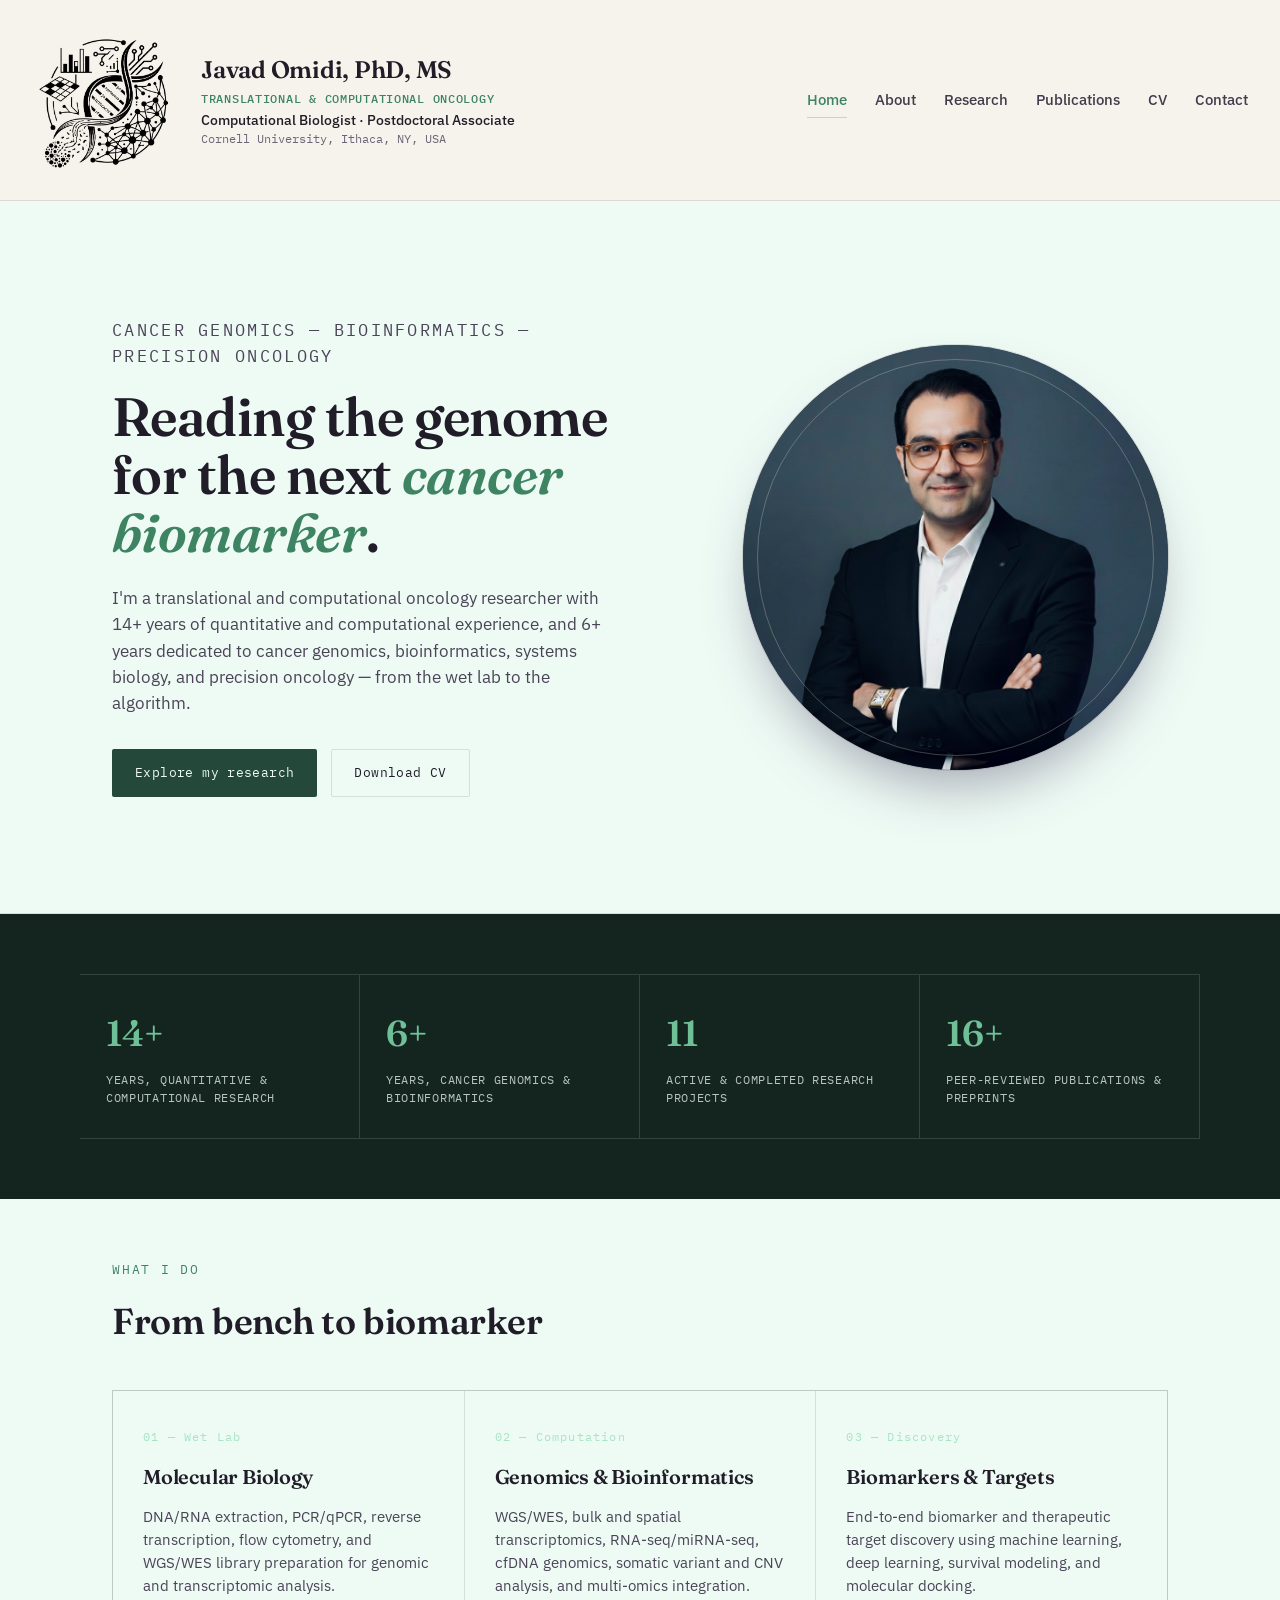
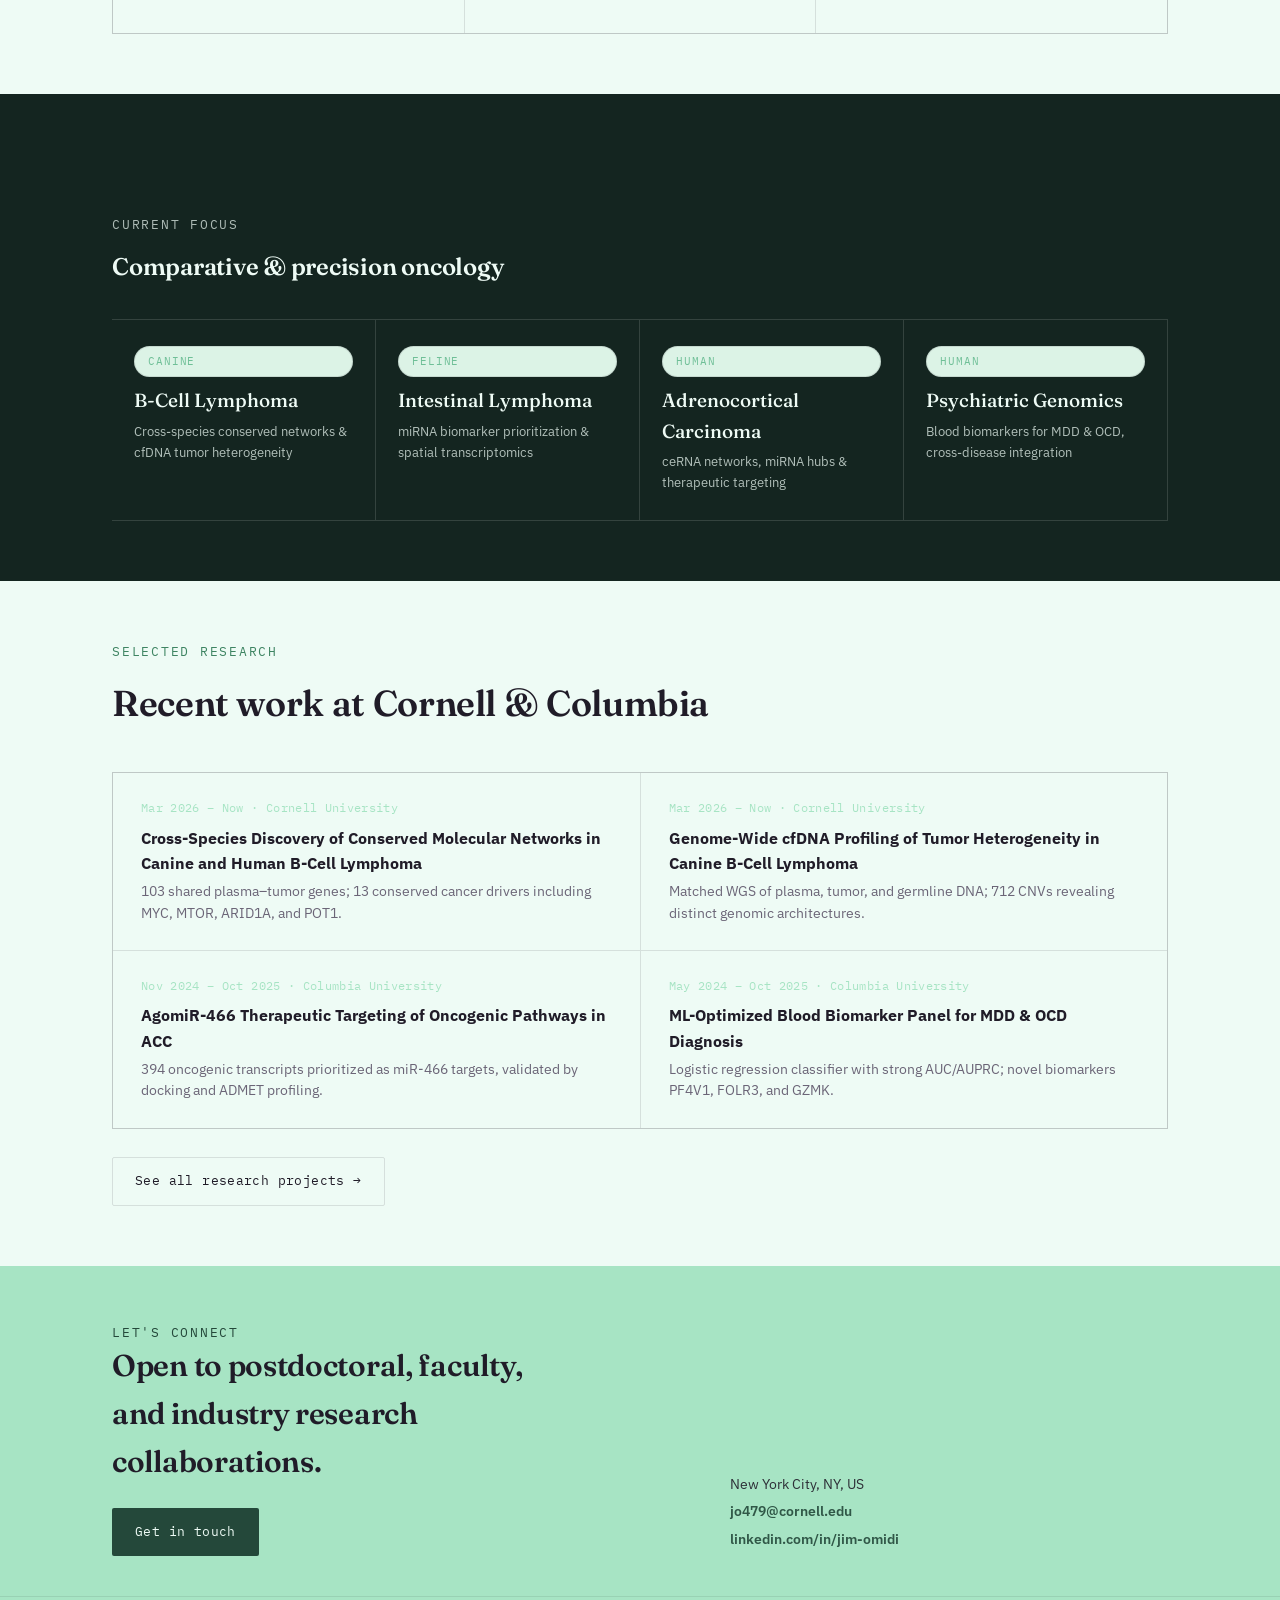
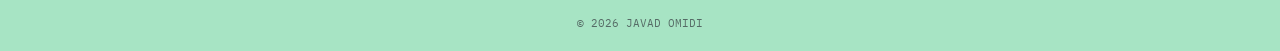
==== index.html @ aeb39b11 "Add files via upload" ====
<!DOCTYPE html>
<html lang="en">
<head>
<meta charset="UTF-8">
<meta name="viewport" content="width=device-width, initial-scale=1.0">
<title>Javad Omidi, PhD — Translational &amp; Computational Oncology</title>
<meta name="description" content="Javad Omidi, PhD — Postdoctoral Associate at Columbia University / Cornell University. Cancer genomics, bioinformatics, biomarker discovery, and comparative oncology.">
<link rel="stylesheet" href="css/style.css">
</head>
<body>

<nav>
  <div class="wrap">
    <a class="brand" href="index.html">
      <img src="images/logo.jpg" alt="Javad Omidi — logo">
      <div class="brand-text">
        <div class="brand-title">Javad Omidi, PhD, MS</div>
        <div class="brand-sub1">Translational &amp; Computational Oncology</div>
        <div class="brand-sub2">Computational Biologist &middot; Postdoctoral Associate</div>
        <div class="brand-sub3">Cornell University, Ithaca, NY, USA</div>
      </div>
    </a>
    <button class="nav-toggle" aria-label="Toggle menu"><span></span><span></span><span></span></button>
    <div class="nav-links">
      <a href="index.html" class="active">Home</a>
      <a href="about.html">About</a>
      <a href="research.html">Research</a>
      <a href="publications.html">Publications</a>
      <a href="cv.html">CV</a>
      <a href="contact.html">Contact</a>
    </div>
  </div>
</nav>

<section class="hero">
  <div class="wrap">
    <div>
      <p class="eyebrow">Cancer Genomics — Bioinformatics — Precision Oncology</p>
      <h1>Reading the genome for the next <em>cancer biomarker</em>.</h1>
      <p>I'm a translational and computational oncology researcher with 14+ years of quantitative and computational experience, and 6+ years dedicated to cancer genomics, bioinformatics, systems biology, and precision oncology — from the wet lab to the algorithm.</p>
      <div class="hero-cta">
        <a class="btn btn-primary" href="research.html">Explore my research</a>
        <a class="btn btn-ghost" href="files/Javad_Omidi_CV.pdf" target="_blank" rel="noopener">Download CV</a>
      </div>
    </div>
    <div class="scope">
      <img class="scope-photo" src="images/profile/javad.jpg" alt="Javad Omidi">
      <div class="scope-ring"></div>
    </div>
  </div>
</section>

<section class="stat-strip">
  <div class="wrap" style="padding:0;">
    <div class="stat-row">
      <div class="stat"><div class="num">14+</div><div class="label">Years, Quantitative &amp; Computational Research</div></div>
      <div class="stat"><div class="num">6+</div><div class="label">Years, Cancer Genomics &amp; Bioinformatics</div></div>
      <div class="stat"><div class="num">11</div><div class="label">Active &amp; Completed Research Projects</div></div>
      <div class="stat"><div class="num">16+</div><div class="label">Peer-Reviewed Publications &amp; Preprints</div></div>
    </div>
  </div>
</section>

<section>
  <div class="wrap">
    <div class="section-head">
      <p class="eyebrow">What I Do</p>
      <h2>From bench to biomarker</h2>
    </div>
    <div class="pillars">
      <div class="pillar">
        <div class="num">01 — Wet Lab</div>
        <h3>Molecular Biology</h3>
        <p>DNA/RNA extraction, PCR/qPCR, reverse transcription, flow cytometry, and WGS/WES library preparation for genomic and transcriptomic analysis.</p>
      </div>
      <div class="pillar">
        <div class="num">02 — Computation</div>
        <h3>Genomics &amp; Bioinformatics</h3>
        <p>WGS/WES, bulk and spatial transcriptomics, RNA-seq/miRNA-seq, cfDNA genomics, somatic variant and CNV analysis, and multi-omics integration.</p>
      </div>
      <div class="pillar">
        <div class="num">03 — Discovery</div>
        <h3>Biomarkers &amp; Targets</h3>
        <p>End-to-end biomarker and therapeutic target discovery using machine learning, deep learning, survival modeling, and molecular docking.</p>
      </div>
    </div>
  </div>
</section>

<section class="strip">
  <div class="wrap">
    <p class="eyebrow on-dark">Current Focus</p>
    <h2 style="margin-top:14px;">Comparative &amp; precision oncology</h2>
  </div>
  <div class="wrap" style="padding:0 32px;">
    <div class="species-row">
      <div class="species"><div class="tag">CANINE</div><h4>B-Cell Lymphoma</h4><p>Cross-species conserved networks &amp; cfDNA tumor heterogeneity</p></div>
      <div class="species"><div class="tag">FELINE</div><h4>Intestinal Lymphoma</h4><p>miRNA biomarker prioritization &amp; spatial transcriptomics</p></div>
      <div class="species"><div class="tag">HUMAN</div><h4>Adrenocortical Carcinoma</h4><p>ceRNA networks, miRNA hubs &amp; therapeutic targeting</p></div>
      <div class="species"><div class="tag">HUMAN</div><h4>Psychiatric Genomics</h4><p>Blood biomarkers for MDD &amp; OCD, cross-disease integration</p></div>
    </div>
  </div>
</section>

<section>
  <div class="wrap">
    <div class="section-head">
      <p class="eyebrow">Selected Research</p>
      <h2>Recent work at Cornell &amp; Columbia</h2>
    </div>
    <div class="cv-grid">
      <div class="cv-card">
        <div class="period">Mar 2026 – Now · Cornell University</div>
        <h4>Cross-Species Discovery of Conserved Molecular Networks in Canine and Human B-Cell Lymphoma</h4>
        <p>103 shared plasma–tumor genes; 13 conserved cancer drivers including MYC, MTOR, ARID1A, and POT1.</p>
      </div>
      <div class="cv-card">
        <div class="period">Mar 2026 – Now · Cornell University</div>
        <h4>Genome-Wide cfDNA Profiling of Tumor Heterogeneity in Canine B-Cell Lymphoma</h4>
        <p>Matched WGS of plasma, tumor, and germline DNA; 712 CNVs revealing distinct genomic architectures.</p>
      </div>
      <div class="cv-card">
        <div class="period">Nov 2024 – Oct 2025 · Columbia University</div>
        <h4>AgomiR-466 Therapeutic Targeting of Oncogenic Pathways in ACC</h4>
        <p>394 oncogenic transcripts prioritized as miR-466 targets, validated by docking and ADMET profiling.</p>
      </div>
      <div class="cv-card">
        <div class="period">May 2024 – Oct 2025 · Columbia University</div>
        <h4>ML-Optimized Blood Biomarker Panel for MDD &amp; OCD Diagnosis</h4>
        <p>Logistic regression classifier with strong AUC/AUPRC; novel biomarkers PF4V1, FOLR3, and GZMK.</p>
      </div>
    </div>
    <p style="margin-top:28px;"><a class="btn btn-ghost" href="research.html">See all research projects →</a></p>
  </div>
</section>

<footer id="join">
  <div class="wrap">
    <div>
      <p class="eyebrow" style="color:var(--eosin);">Let's Connect</p>
      <h2>Open to postdoctoral, faculty, and industry research collaborations.</h2>
      <a class="btn btn-primary" href="contact.html">Get in touch</a>
    </div>
    <div class="foot-meta">
      <div>New York City, NY, US</div>
      <div><a href="mailto:jo479@cornell.edu">jo479@cornell.edu</a></div>
      <div><a href="https://www.linkedin.com/in/jim-omidi" target="_blank" rel="noopener">linkedin.com/in/jim-omidi</a></div>
    </div>
  </div>
  <div class="foot-bottom">© 2026 JAVAD OMIDI</div>
</footer>

<script src="js/nav.js"></script>
</body>
</html>
---- css/style.css ----
@import url('https://fonts.googleapis.com/css2?family=Fraunces:opsz,wght@9..144,300;9..144,450;9..144,600;9..144,700&family=IBM+Plex+Sans:wght@400;500;600&family=IBM+Plex+Mono:wght@400;500&display=swap');

:root{
  --paper:#EEFBF5;
  --ink:#201C28;
  --hematoxylin:#3E8462;
  --hematoxylin-deep:#24483A;
  --lilac:#A7E4C4;
  --lilac-soft:#DCF3E6;
  --eosin:#6FBF97;
  --navy:#142520;
  --sage:#5C7A6E;
  --cream:#F6F3EC;
  --mint-light:#EEFBF5;
  --mint:#A7E4C4;
  --mint-deep:#3E8462;
  --line: rgba(32,28,40,0.12);
}
*{box-sizing:border-box; margin:0; padding:0;}
html{scroll-behavior:smooth;}
body{
  background:var(--paper);
  color:var(--ink);
  font-family:'IBM Plex Sans', sans-serif;
  line-height:1.6;
  -webkit-font-smoothing:antialiased;
}
a{color:inherit; text-decoration:none;}
img{max-width:100%; display:block;}
.wrap{max-width:1120px; margin:0 auto; padding:0 32px;}
.eyebrow{
  font-family:'IBM Plex Mono', monospace;
  font-size:12.5px;
  letter-spacing:0.14em;
  text-transform:uppercase;
  color:var(--hematoxylin);
}
h1,h2,h3{font-family:'Fraunces', serif; font-weight:600; letter-spacing:-0.01em;}

/* NAV */
nav{
  position:sticky; top:0; z-index:50;
  background:rgba(246,243,236,0.96);
  backdrop-filter:blur(8px);
  border-bottom:1px solid var(--line);
}
nav .wrap{display:flex; align-items:center; justify-content:space-between; height:200px; max-width:1280px;}
.brand{display:flex; align-items:center; gap:18px; flex-shrink:0;}
.brand img{height:151px; width:151px; object-fit:contain; flex-shrink:0; mix-blend-mode:multiply;}
.brand-text{line-height:1.3;}
.brand-title{font-family:'Fraunces', serif; font-weight:600; font-size:24px; letter-spacing:-0.01em;}
.brand-sub1{font-family:'IBM Plex Mono', monospace; font-weight:500; font-size:12px; letter-spacing:0.06em; color:var(--hematoxylin); text-transform:uppercase; margin-top:6px;}
.brand-sub2{font-family:'IBM Plex Sans', sans-serif; font-weight:500; font-size:14px; color:var(--ink); margin-top:4px;}
.brand-sub3{font-family:'IBM Plex Mono', monospace; font-weight:400; font-size:12px; color:#6b6577; margin-top:2px;}
@media (max-width:520px){
  .brand img{height:78px; width:78px;}
  .brand-title{font-size:17px;}
  .brand-sub1{font-size:10px;}
  .brand-sub2{font-size:12px;}
  .brand-sub3{font-size:10.5px;}
}
.nav-links{display:flex; gap:28px; font-size:15px; font-weight:500; flex-wrap:nowrap; white-space:nowrap; flex-shrink:0;}
.nav-links a{position:relative; padding:4px 0; color:#413c4b;}
.nav-links a:hover, .nav-links a.active{color:var(--hematoxylin);}
.nav-links a::after{content:''; position:absolute; left:0; bottom:-2px; width:0; height:1.5px; background:var(--lilac); transition:width .25s ease;}
.nav-links a:hover::after, .nav-links a.active::after{width:100%;}
.nav-toggle{display:none; background:none; border:none; cursor:pointer; padding:8px; flex-shrink:0;}
.nav-toggle span{display:block; width:26px; height:2px; background:var(--ink); margin:6px 0; transition:transform .2s ease, opacity .2s ease;}
.nav-toggle.open span:nth-child(1){transform:translateY(8px) rotate(45deg);}
.nav-toggle.open span:nth-child(2){opacity:0;}
.nav-toggle.open span:nth-child(3){transform:translateY(-8px) rotate(-45deg);}

@media (max-width:800px){
  .nav-toggle{display:block;}
  .nav-links{display:none; position:absolute; top:100%; left:0; right:0; background:var(--cream); flex-direction:column; gap:0; border-bottom:1px solid var(--line); box-shadow:0 12px 24px rgba(20,16,30,0.10); padding:6px 32px 18px;}
  .nav-links.open{display:flex;}
  .nav-links a{padding:14px 0; border-bottom:1px solid var(--line); width:100%;}
  .nav-links a:last-child{border-bottom:none;}
  .nav-links a::after{display:none;}
  nav .wrap{height:160px;}
}
@media (max-width:480px){
  nav .wrap{height:106px; padding-left:20px; padding-right:20px;}
  .wrap{padding:0 20px;}
}

/* PAGE HEADER (for inner pages) */
.page-header{border-bottom:1px solid var(--line);}
.page-header .wrap{padding:44px 32px 36px;}
.page-header h1{font-size:clamp(30px,4vw,46px);}
.page-header p{max-width:600px; color:#4a4456; margin-top:14px; font-size:16px;}

/* HERO (home only) */
.hero{position:relative; overflow:hidden; border-bottom:1px solid var(--line);}
.hero .wrap{display:grid; grid-template-columns:1.15fr 0.85fr; align-items:center; gap:56px; padding-top:56px; padding-bottom:56px;}
.hero h1{font-size:clamp(32px, 4.4vw, 54px); line-height:1.08; margin:18px 0 22px;}
.hero h1 em{font-style:italic; color:var(--hematoxylin);}
.hero p{max-width:500px; font-size:16.5px; color:#4a4456;}
.hero-cta{display:flex; gap:14px; margin-top:32px; flex-wrap:wrap;}
.btn{font-family:'IBM Plex Mono', monospace; font-size:13px; letter-spacing:0.03em; padding:13px 22px; border-radius:2px; display:inline-block; border:1px solid transparent; cursor:pointer;}
.btn-primary{background:var(--hematoxylin-deep); color:var(--paper);}
.btn-primary:hover{background:var(--ink);}
.btn-ghost{border:1px solid var(--line); color:var(--ink);}
.btn-ghost:hover{border-color:var(--hematoxylin);}

.scope{position:relative; aspect-ratio:1/1; border-radius:50%;
  background:radial-gradient(circle at 30% 28%, rgba(201,123,132,0.9), rgba(69,55,104,0.92) 62%, rgba(22,27,46,0.98) 100%);
  box-shadow:0 0 0 1px var(--line), 0 30px 60px -20px rgba(46,38,73,0.45), inset 0 0 60px rgba(0,0,0,0.35);
  overflow:hidden;
}
.scope-photo{position:absolute; inset:0; width:100%; height:100%; object-fit:cover; z-index:1;}
.scope-ring{position:absolute; inset:14px; border-radius:50%; border:1px solid rgba(246,243,236,0.25); z-index:3;}
.scope-dots{position:absolute; inset:0; z-index:1; opacity:0.5;
  background-image:radial-gradient(rgba(246,243,236,0.5) 1.4px, transparent 1.5px);
  background-size:22px 22px;
}
.scope-init{position:absolute; inset:0; z-index:2; display:flex; align-items:center; justify-content:center;
  font-family:'Fraunces', serif; font-weight:600; font-size:clamp(48px,8vw,84px); color:rgba(246,243,236,0.92); letter-spacing:-0.02em;}
@media (max-width:820px){ .hero .wrap{grid-template-columns:1fr; padding-top:48px;} .scope{max-width:260px; margin:0 auto;} }

section{padding:60px 0;}
.section-head{max-width:640px; margin-bottom:40px;}
.section-head h2{font-size:clamp(26px,3vw,36px); margin-top:14px;}

/* STAT STRIP */
.stat-strip{background:var(--navy); color:var(--paper);}
.stat-row{display:flex; flex-wrap:wrap; border-top:1px solid rgba(246,243,236,0.14);}
.stat{flex:1 1 200px; padding:30px 26px; border-right:1px solid rgba(246,243,236,0.14); border-bottom:1px solid rgba(246,243,236,0.14);}
.stat .num{font-family:'Fraunces', serif; font-weight:600; font-size:36px; color:var(--eosin);}
.stat .label{font-family:'IBM Plex Mono', monospace; font-size:11.5px; letter-spacing:0.06em; text-transform:uppercase; opacity:0.75; margin-top:8px;}

/* RESEARCH PILLARS */
.pillars{display:grid; grid-template-columns:repeat(3,1fr); gap:1px; background:var(--line); border:1px solid var(--line);}
.pillar{background:var(--paper); padding:36px 30px;}
.pillar .num{font-family:'IBM Plex Mono', monospace; font-size:12px; color:var(--lilac); letter-spacing:0.1em;}
.pillar h3{font-size:20px; margin:14px 0 12px;}
.pillar p{font-size:14.5px; color:#4a4456;}
@media (max-width:820px){ .pillars{grid-template-columns:1fr;} }

/* SPECIES / MODEL STRIP style reused for "research systems" */
.strip{background:var(--navy); color:var(--paper);}
.strip .wrap{padding:60px 32px 0;}
.strip .section-head h2, .strip .eyebrow.on-dark{color:var(--paper);}
.strip .eyebrow.on-dark{opacity:0.7;}
.species-row{display:flex; flex-wrap:wrap; border-top:1px solid rgba(246,243,236,0.14); margin-top:32px;}
.species{flex:1 1 220px; padding:26px 22px; border-right:1px solid rgba(246,243,236,0.14); border-bottom:1px solid rgba(246,243,236,0.14);}
.species .tag{font-family:'IBM Plex Mono', monospace; font-size:11px; color:var(--eosin); letter-spacing:0.08em;}
.species h4{font-family:'Fraunces', serif; font-weight:500; font-size:19px; margin-top:8px;}
.species p{font-size:13px; opacity:0.72; margin-top:6px;}

/* VALUES / MVV */
.mvv-grid{display:grid; grid-template-columns:repeat(2,1fr); gap:1px; background:var(--line); border:1px solid var(--line);}
.mvv-card{background:var(--paper); padding:40px 34px;}
.mvv-card .eyebrow{margin-bottom:10px;}
.mvv-card h3{font-size:22px; margin-bottom:14px;}
.mvv-card p{font-size:15px; color:#4a4456;}
.mvv-card ul{margin-top:8px; padding-left:0; list-style:none;}
.mvv-card li{font-size:14.5px; color:#4a4456; margin-bottom:12px; padding-left:18px; position:relative;}
.mvv-card li::before{content:'—'; position:absolute; left:0; color:var(--sage);}
.mvv-card li b{color:var(--ink);}
@media (max-width:760px){ .mvv-grid{grid-template-columns:1fr;} }

/* ABOUT INTRO */
.about-lede{font-size:18px; color:#3a3444; max-width:760px; font-family:'Fraunces', serif; font-weight:450; line-height:1.55;}

/* PROFILE (about/contact headshot) */
.profile-card{display:grid; grid-template-columns:220px 1fr; gap:40px; align-items:start;}
.profile-photo{aspect-ratio:1/1; border-radius:6px; overflow:hidden; background:linear-gradient(135deg, var(--hematoxylin) 0%, var(--eosin) 100%); display:flex; align-items:center; justify-content:center; position:relative;}
.profile-photo img{width:100%; height:100%; object-fit:cover;}
.profile-photo .initials{font-family:'Fraunces', serif; color:var(--paper); font-size:56px; font-weight:600;}
.profile-note{font-family:'IBM Plex Mono', monospace; font-size:10.5px; letter-spacing:0.04em; color:#6b6577; margin-top:10px; text-align:center;}
@media (max-width:700px){ .profile-card{grid-template-columns:1fr;} .profile-photo{max-width:220px;} }

/* TIMELINE (education / experience) */
.timeline{border-top:1px solid var(--line);}
.tl-item{display:grid; grid-template-columns:180px 1fr; gap:24px; padding:28px 0; border-bottom:1px solid var(--line);}
.tl-item .period{font-family:'IBM Plex Mono', monospace; color:var(--lilac); font-size:13px; padding-top:2px;}
.tl-item h4{font-size:17px; font-weight:600;}
.tl-item .org{font-family:'IBM Plex Mono', monospace; font-size:12.5px; color:#6b6577; margin-top:6px; letter-spacing:0.02em;}
.tl-item .desc{font-size:14.5px; color:#4a4456; margin-top:10px;}
.tl-item ul{margin-top:10px; padding-left:0; list-style:none;}
.tl-item li{font-size:14px; color:#4a4456; margin-bottom:7px; padding-left:16px; position:relative;}
.tl-item li::before{content:'—'; position:absolute; left:0; color:var(--sage);}
@media (max-width:700px){ .tl-item{grid-template-columns:1fr; gap:8px;} }

/* PROJECTS */
.project{display:grid; grid-template-columns:1fr; gap:16px; padding:36px 0; border-bottom:1px solid var(--line);}
.project:last-child{border-bottom:none;}
.project-body .eyebrow{margin-bottom:10px;}
.project-body h3{font-size:22px; margin-bottom:10px;}
.project-body .org{font-family:'IBM Plex Mono', monospace; font-size:12.5px; color:#6b6577; margin-bottom:14px;}
.project-body ul{padding-left:0; list-style:none; columns:2; column-gap:32px;}
.project-body li{font-size:14px; color:#4a4456; margin-bottom:9px; padding-left:16px; position:relative; break-inside:avoid;}
.project-body li::before{content:'—'; position:absolute; left:0; color:var(--sage);}
@media (max-width:700px){ .project-body ul{columns:1;} }

/* TEAM / PROFILE GRID reused */
.avatar{aspect-ratio:1/1; border-radius:4px; overflow:hidden; margin-bottom:18px; position:relative;
  background:linear-gradient(135deg, var(--hematoxylin) 0%, var(--eosin) 100%);
  display:flex; align-items:center; justify-content:center;
}
.avatar img{width:100%; height:100%; object-fit:cover;}
.avatar .initials{font-family:'Fraunces', serif; color:var(--paper); font-size:38px; font-weight:600; opacity:0.9;}

/* CONTACT */
.contact-grid{display:grid; grid-template-columns:1fr 1fr; gap:1px; background:var(--line); border:1px solid var(--line);}
.contact-card{background:var(--paper); padding:44px 36px;}
.contact-card .eyebrow{margin-bottom:14px;}
.contact-card p, .contact-card address{font-size:15.5px; color:#4a4456; font-style:normal;}
.contact-card a{color:var(--hematoxylin); font-weight:500;}
.contact-card .row{display:flex; justify-content:space-between; padding:12px 0; border-bottom:1px solid var(--line); font-size:14.5px;}
.contact-card .row:last-child{border-bottom:none;}
.contact-card .row span:first-child{color:#6b6577; font-family:'IBM Plex Mono', monospace; font-size:12px; letter-spacing:0.04em; text-transform:uppercase;}
@media (max-width:760px){ .contact-grid{grid-template-columns:1fr;} }

.draft-tag{display:inline-block; font-family:'IBM Plex Mono', monospace; font-size:10px; letter-spacing:0.08em; text-transform:uppercase; color:var(--sage); border:1px solid var(--line); border-radius:20px; padding:2px 9px; margin-left:10px; vertical-align:middle; position:relative; top:-2px;}

/* PUBLICATIONS */
.pub-list{border-top:1px solid var(--line);}
.pub{display:grid; grid-template-columns:90px 1fr; gap:24px; padding:28px 0; border-bottom:1px solid var(--line);}
.pub .year{font-family:'IBM Plex Mono', monospace; color:var(--lilac); font-size:14px; padding-top:2px;}
.pub h4{font-size:16.5px; font-weight:600; font-family:'IBM Plex Sans', sans-serif; line-height:1.4;}
.pub .meta{font-family:'IBM Plex Mono', monospace; font-size:12.5px; color:#6b6577; margin-top:8px;}
.pub .authors{font-size:13.5px; color:#4a4456; margin-top:6px;}
.note-box{background:var(--lilac-soft); border:1px solid var(--line); border-radius:4px; padding:22px 26px; font-size:14px; color:#3a3444; margin-top:28px;}

/* SUBSECTION HEAD (used to break up long pages) */
.sub-head{display:flex; align-items:center; gap:16px; margin:56px 0 24px;}
.sub-head h2{font-size:22px; white-space:nowrap;}
.sub-head .dots{flex:1; height:1px; background-image:radial-gradient(circle, var(--lilac) 1.5px, transparent 1.6px); background-size:10px 1px; background-repeat:repeat-x; opacity:0.6;}
.sub-head:first-of-type{margin-top:0;}

/* SKILLS */
.skill-block{margin-bottom:30px;}
.skill-block h4{font-family:'IBM Plex Mono', monospace; font-size:12.5px; letter-spacing:0.05em; text-transform:uppercase; color:var(--sage); margin-bottom:14px;}
.tag-row{display:flex; flex-wrap:wrap; gap:8px;}
.tag{font-family:'IBM Plex Mono', monospace; font-size:12.5px; color:var(--ink); background:var(--lilac-soft); border:1px solid var(--line); border-radius:20px; padding:6px 13px;}

/* CV grid: award / cert / membership cards */
.cv-grid{display:grid; grid-template-columns:repeat(2,1fr); gap:1px; background:var(--line); border:1px solid var(--line);}
.cv-card{background:var(--paper); padding:26px 28px;}
.cv-card .period{font-family:'IBM Plex Mono', monospace; font-size:11.5px; color:var(--lilac); letter-spacing:0.03em;}
.cv-card h4{font-size:16px; margin:8px 0 4px;}
.cv-card p{font-size:13.5px; color:#6b6577;}
@media (max-width:760px){ .cv-grid{grid-template-columns:1fr;} }

.course-grid{display:grid; grid-template-columns:repeat(2,1fr); gap:10px 32px;}
.course-item{display:flex; justify-content:space-between; gap:16px; padding:11px 0; border-bottom:1px solid var(--line); font-size:14px;}
.course-item .c-name{color:var(--ink);}
.course-item .c-org{font-family:'IBM Plex Mono', monospace; font-size:12px; color:#6b6577; white-space:nowrap;}
@media (max-width:700px){ .course-grid{grid-template-columns:1fr;} }

.list-plain{border-top:1px solid var(--line);}
.list-plain li{list-style:none; padding:14px 0; border-bottom:1px solid var(--line); font-size:14.5px; color:#4a4456;}

/* two-col reviewer lists */
.two-col-list{columns:2; column-gap:40px;}
.two-col-list li{font-size:13.5px; color:#4a4456; margin-bottom:8px; break-inside:avoid; list-style:none; padding-left:14px; position:relative;}
.two-col-list li::before{content:'·'; position:absolute; left:0; color:var(--lilac);}
@media (max-width:700px){ .two-col-list{columns:1;} }

/* FOOTER */
footer{background:var(--mint); color:var(--ink);}
footer .wrap{padding:56px 32px 40px; display:grid; grid-template-columns:1.3fr 1fr; gap:48px;}
footer h2{font-size:clamp(22px,3vw,30px); max-width:460px;}
footer .eyebrow{color:var(--hematoxylin-deep) !important;}
footer .btn-primary{background:var(--hematoxylin-deep); color:var(--mint-light); margin-top:22px;}
footer .btn-primary:hover{background:var(--ink); color:var(--mint-light);}
.foot-meta{font-size:13.5px; opacity:0.9; align-self:end;}
.foot-meta div{margin-bottom:6px;}
.foot-meta a{color:var(--hematoxylin-deep); font-weight:600;}
.foot-bottom{border-top:1px solid rgba(20,37,32,0.16); padding:18px 32px; font-family:'IBM Plex Mono', monospace; font-size:11px; opacity:0.6; text-align:center;}
@media (max-width:760px){ footer .wrap{grid-template-columns:1fr;} }
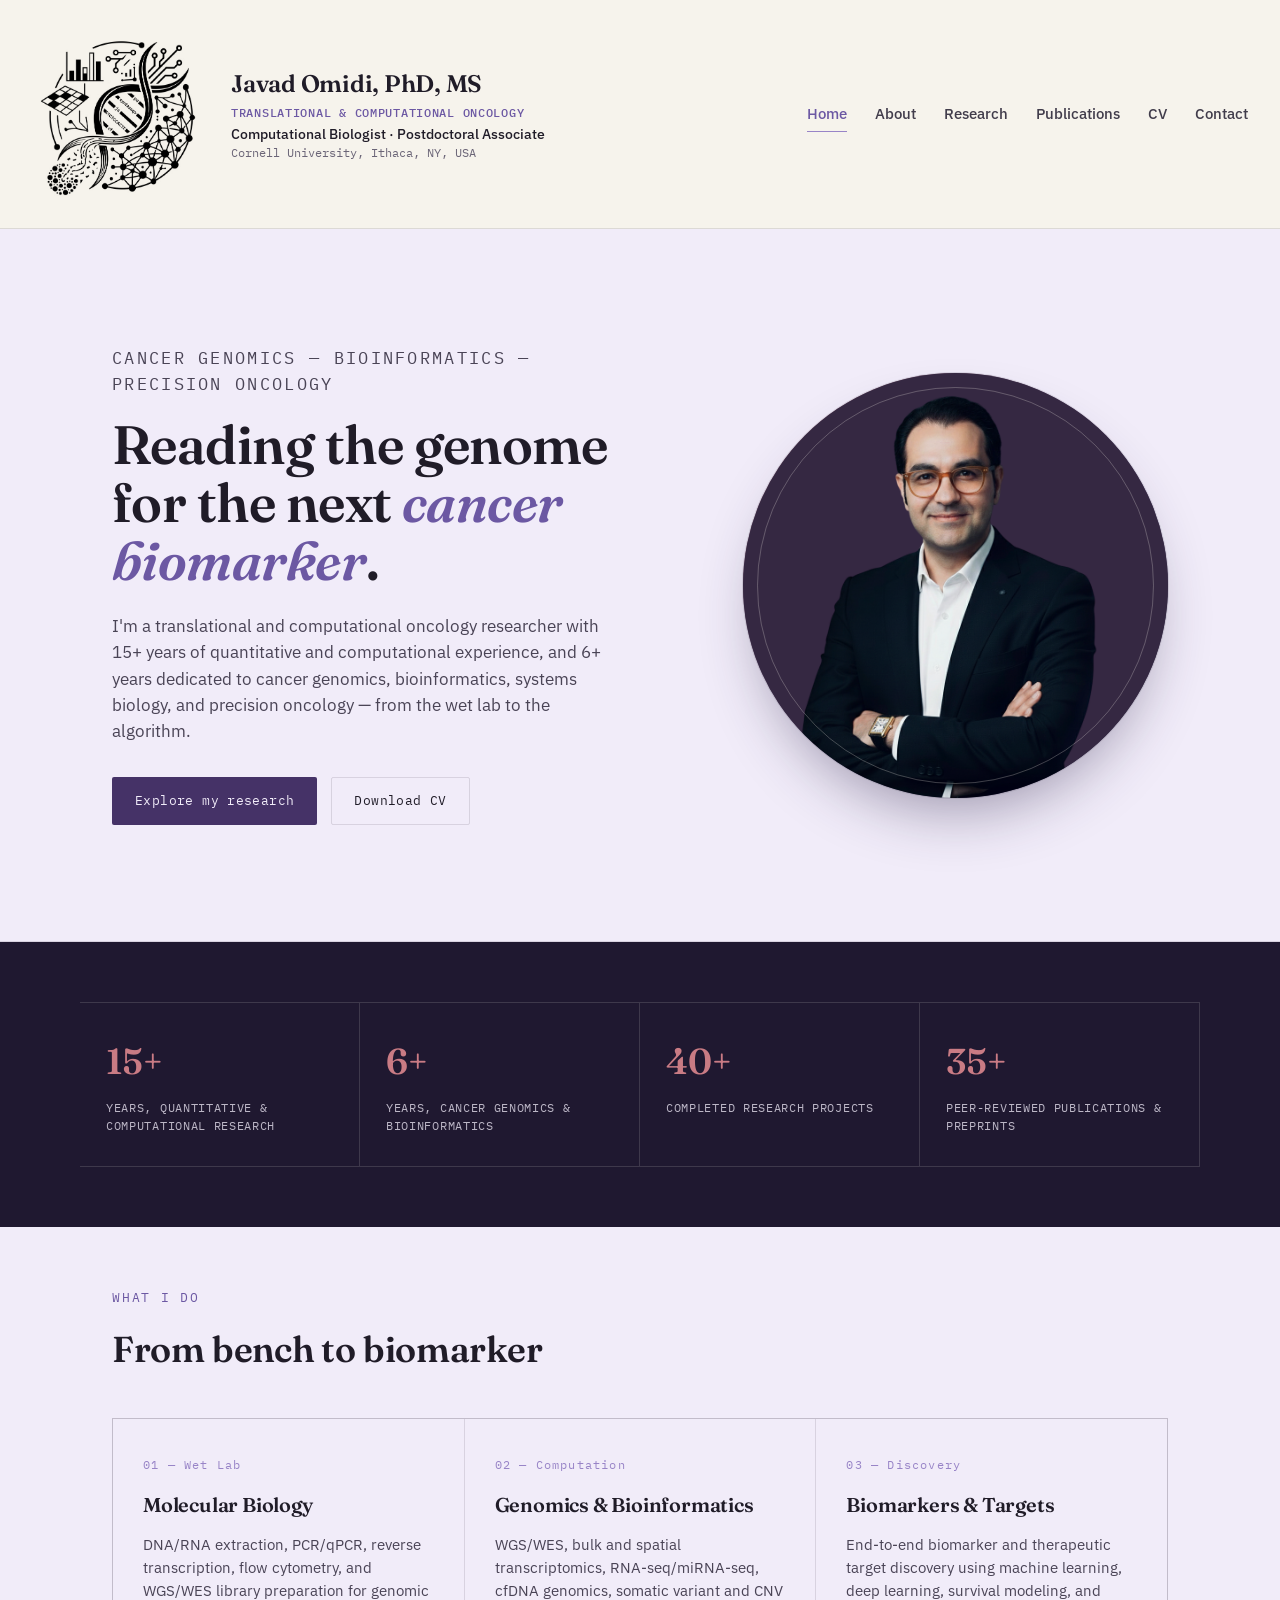
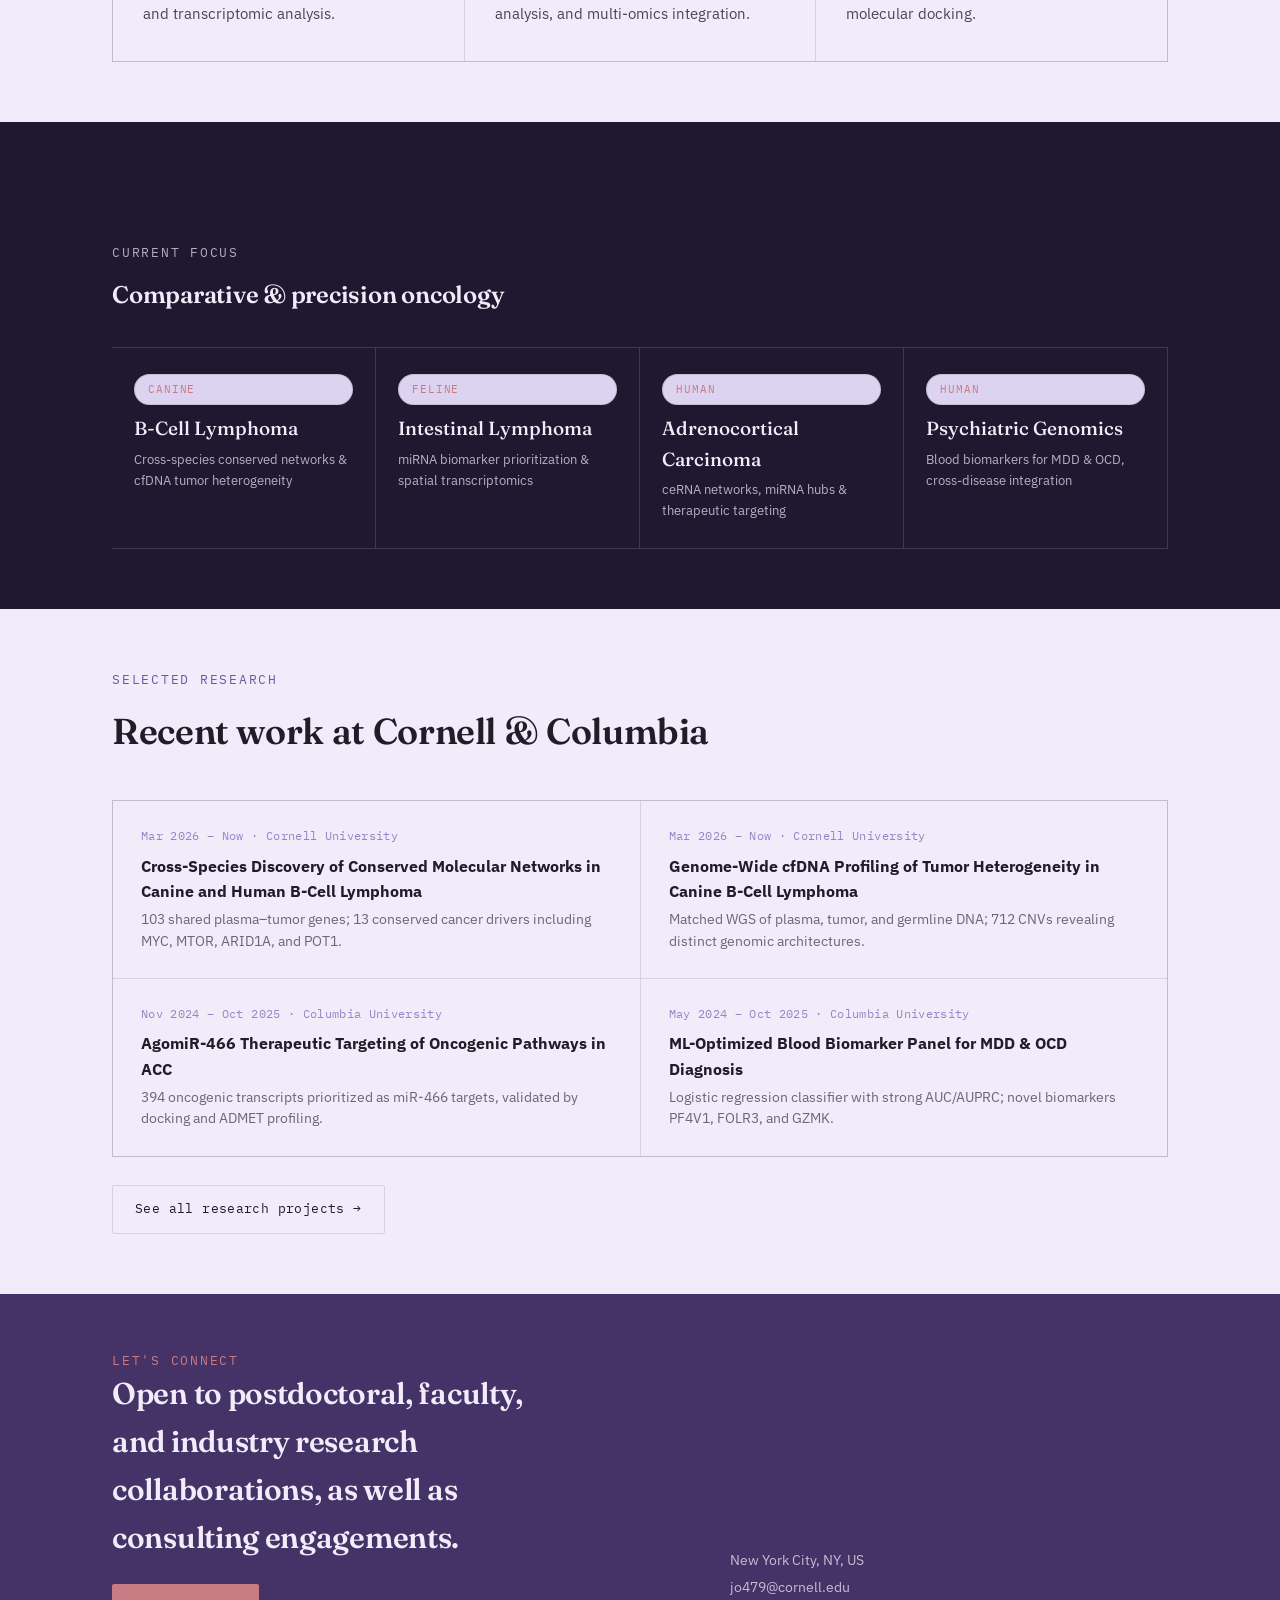
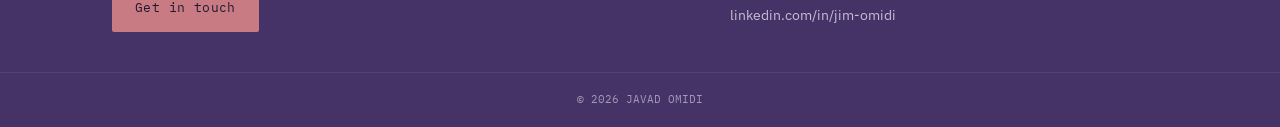
==== commit e7deb6a1: "Add files via upload" ====
--- a/index.html
+++ b/index.html
@@ -5,6 +5,9 @@
 <meta name="viewport" content="width=device-width, initial-scale=1.0">
 <title>Javad Omidi, PhD — Translational &amp; Computational Oncology</title>
 <meta name="description" content="Javad Omidi, PhD — Postdoctoral Associate at Columbia University / Cornell University. Cancer genomics, bioinformatics, biomarker discovery, and comparative oncology.">
+<link rel="icon" type="image/png" href="favicon.png">
+<link rel="icon" href="favicon.ico" sizes="any">
+<link rel="apple-touch-icon" href="apple-touch-icon.png">
 <link rel="stylesheet" href="css/style.css">
 </head>
 <body>
@@ -37,7 +40,7 @@
     <div>
       <p class="eyebrow">Cancer Genomics — Bioinformatics — Precision Oncology</p>
       <h1>Reading the genome for the next <em>cancer biomarker</em>.</h1>
-      <p>I'm a translational and computational oncology researcher with 14+ years of quantitative and computational experience, and 6+ years dedicated to cancer genomics, bioinformatics, systems biology, and precision oncology — from the wet lab to the algorithm.</p>
+      <p>I'm a translational and computational oncology researcher with 15+ years of quantitative and computational experience, and 6+ years dedicated to cancer genomics, bioinformatics, systems biology, and precision oncology — from the wet lab to the algorithm.</p>
       <div class="hero-cta">
         <a class="btn btn-primary" href="research.html">Explore my research</a>
         <a class="btn btn-ghost" href="files/Javad_Omidi_CV.pdf" target="_blank" rel="noopener">Download CV</a>
@@ -53,10 +56,10 @@
 <section class="stat-strip">
   <div class="wrap" style="padding:0;">
     <div class="stat-row">
-      <div class="stat"><div class="num">14+</div><div class="label">Years, Quantitative &amp; Computational Research</div></div>
+      <div class="stat"><div class="num">15+</div><div class="label">Years, Quantitative &amp; Computational Research</div></div>
       <div class="stat"><div class="num">6+</div><div class="label">Years, Cancer Genomics &amp; Bioinformatics</div></div>
-      <div class="stat"><div class="num">11</div><div class="label">Active &amp; Completed Research Projects</div></div>
-      <div class="stat"><div class="num">16+</div><div class="label">Peer-Reviewed Publications &amp; Preprints</div></div>
+      <div class="stat"><div class="num">40+</div><div class="label">Completed Research Projects</div></div>
+      <div class="stat"><div class="num">35+</div><div class="label">Peer-Reviewed Publications &amp; Preprints</div></div>
     </div>
   </div>
 </section>
@@ -138,7 +141,7 @@
   <div class="wrap">
     <div>
       <p class="eyebrow" style="color:var(--eosin);">Let's Connect</p>
-      <h2>Open to postdoctoral, faculty, and industry research collaborations.</h2>
+      <h2>Open to postdoctoral, faculty, and industry research collaborations, as well as consulting engagements.</h2>
       <a class="btn btn-primary" href="contact.html">Get in touch</a>
     </div>
     <div class="foot-meta">
--- a/css/style.css
+++ b/css/style.css
@@ -1,19 +1,16 @@
 @import url('https://fonts.googleapis.com/css2?family=Fraunces:opsz,wght@9..144,300;9..144,450;9..144,600;9..144,700&family=IBM+Plex+Sans:wght@400;500;600&family=IBM+Plex+Mono:wght@400;500&display=swap');
 
 :root{
-  --paper:#EEFBF5;
+  --paper:#F1ECF9;
   --ink:#201C28;
-  --hematoxylin:#3E8462;
-  --hematoxylin-deep:#24483A;
-  --lilac:#A7E4C4;
-  --lilac-soft:#DCF3E6;
-  --eosin:#6FBF97;
-  --navy:#142520;
+  --hematoxylin:#6C58A3;
+  --hematoxylin-deep:#453267;
+  --lilac:#9884C7;
+  --lilac-soft:#DCD3F0;
+  --eosin:#C97B84;
+  --navy:#1F1830;
   --sage:#5C7A6E;
   --cream:#F6F3EC;
-  --mint-light:#EEFBF5;
-  --mint:#A7E4C4;
-  --mint-deep:#3E8462;
   --line: rgba(32,28,40,0.12);
 }
 *{box-sizing:border-box; margin:0; padding:0;}
@@ -44,21 +41,14 @@
   backdrop-filter:blur(8px);
   border-bottom:1px solid var(--line);
 }
-nav .wrap{display:flex; align-items:center; justify-content:space-between; height:200px; max-width:1280px;}
+nav .wrap{display:flex; align-items:center; justify-content:space-between; height:228px; max-width:1280px;}
 .brand{display:flex; align-items:center; gap:18px; flex-shrink:0;}
-.brand img{height:151px; width:151px; object-fit:contain; flex-shrink:0; mix-blend-mode:multiply;}
+.brand img{height:181px; width:181px; object-fit:contain; flex-shrink:0; mix-blend-mode:multiply;}
 .brand-text{line-height:1.3;}
 .brand-title{font-family:'Fraunces', serif; font-weight:600; font-size:24px; letter-spacing:-0.01em;}
 .brand-sub1{font-family:'IBM Plex Mono', monospace; font-weight:500; font-size:12px; letter-spacing:0.06em; color:var(--hematoxylin); text-transform:uppercase; margin-top:6px;}
 .brand-sub2{font-family:'IBM Plex Sans', sans-serif; font-weight:500; font-size:14px; color:var(--ink); margin-top:4px;}
 .brand-sub3{font-family:'IBM Plex Mono', monospace; font-weight:400; font-size:12px; color:#6b6577; margin-top:2px;}
-@media (max-width:520px){
-  .brand img{height:78px; width:78px;}
-  .brand-title{font-size:17px;}
-  .brand-sub1{font-size:10px;}
-  .brand-sub2{font-size:12px;}
-  .brand-sub3{font-size:10.5px;}
-}
 .nav-links{display:flex; gap:28px; font-size:15px; font-weight:500; flex-wrap:nowrap; white-space:nowrap; flex-shrink:0;}
 .nav-links a{position:relative; padding:4px 0; color:#413c4b;}
 .nav-links a:hover, .nav-links a.active{color:var(--hematoxylin);}
@@ -77,11 +67,17 @@
   .nav-links a{padding:14px 0; border-bottom:1px solid var(--line); width:100%;}
   .nav-links a:last-child{border-bottom:none;}
   .nav-links a::after{display:none;}
-  nav .wrap{height:160px;}
+  nav .wrap{height:130px;}
+  .brand img{height:94px; width:94px;}
+  .brand-title{font-size:17px;}
+  .brand-sub1{font-size:10px;}
+  .brand-sub2{font-size:12px;}
+  .brand-sub3{font-size:10.5px;}
 }
 @media (max-width:480px){
   nav .wrap{height:106px; padding-left:20px; padding-right:20px;}
   .wrap{padding:0 20px;}
+  .brand img{height:78px; width:78px;}
 }
 
 /* PAGE HEADER (for inner pages) */
@@ -260,14 +256,14 @@
 @media (max-width:700px){ .two-col-list{columns:1;} }
 
 /* FOOTER */
-footer{background:var(--mint); color:var(--ink);}
+footer{background:var(--hematoxylin-deep); color:var(--paper);}
 footer .wrap{padding:56px 32px 40px; display:grid; grid-template-columns:1.3fr 1fr; gap:48px;}
 footer h2{font-size:clamp(22px,3vw,30px); max-width:460px;}
-footer .eyebrow{color:var(--hematoxylin-deep) !important;}
-footer .btn-primary{background:var(--hematoxylin-deep); color:var(--mint-light); margin-top:22px;}
-footer .btn-primary:hover{background:var(--ink); color:var(--mint-light);}
-.foot-meta{font-size:13.5px; opacity:0.9; align-self:end;}
+footer .eyebrow{color:var(--eosin) !important;}
+footer .btn-primary{background:var(--eosin); color:var(--navy); margin-top:22px;}
+footer .btn-primary:hover{background:var(--paper); color:var(--navy);}
+.foot-meta{font-size:13.5px; opacity:0.75; align-self:end;}
 .foot-meta div{margin-bottom:6px;}
-.foot-meta a{color:var(--hematoxylin-deep); font-weight:600;}
-.foot-bottom{border-top:1px solid rgba(20,37,32,0.16); padding:18px 32px; font-family:'IBM Plex Mono', monospace; font-size:11px; opacity:0.6; text-align:center;}
+.foot-meta a{color:var(--paper);}
+.foot-bottom{border-top:1px solid rgba(246,243,236,0.14); padding:18px 32px; font-family:'IBM Plex Mono', monospace; font-size:11px; opacity:0.55; text-align:center;}
 @media (max-width:760px){ footer .wrap{grid-template-columns:1fr;} }
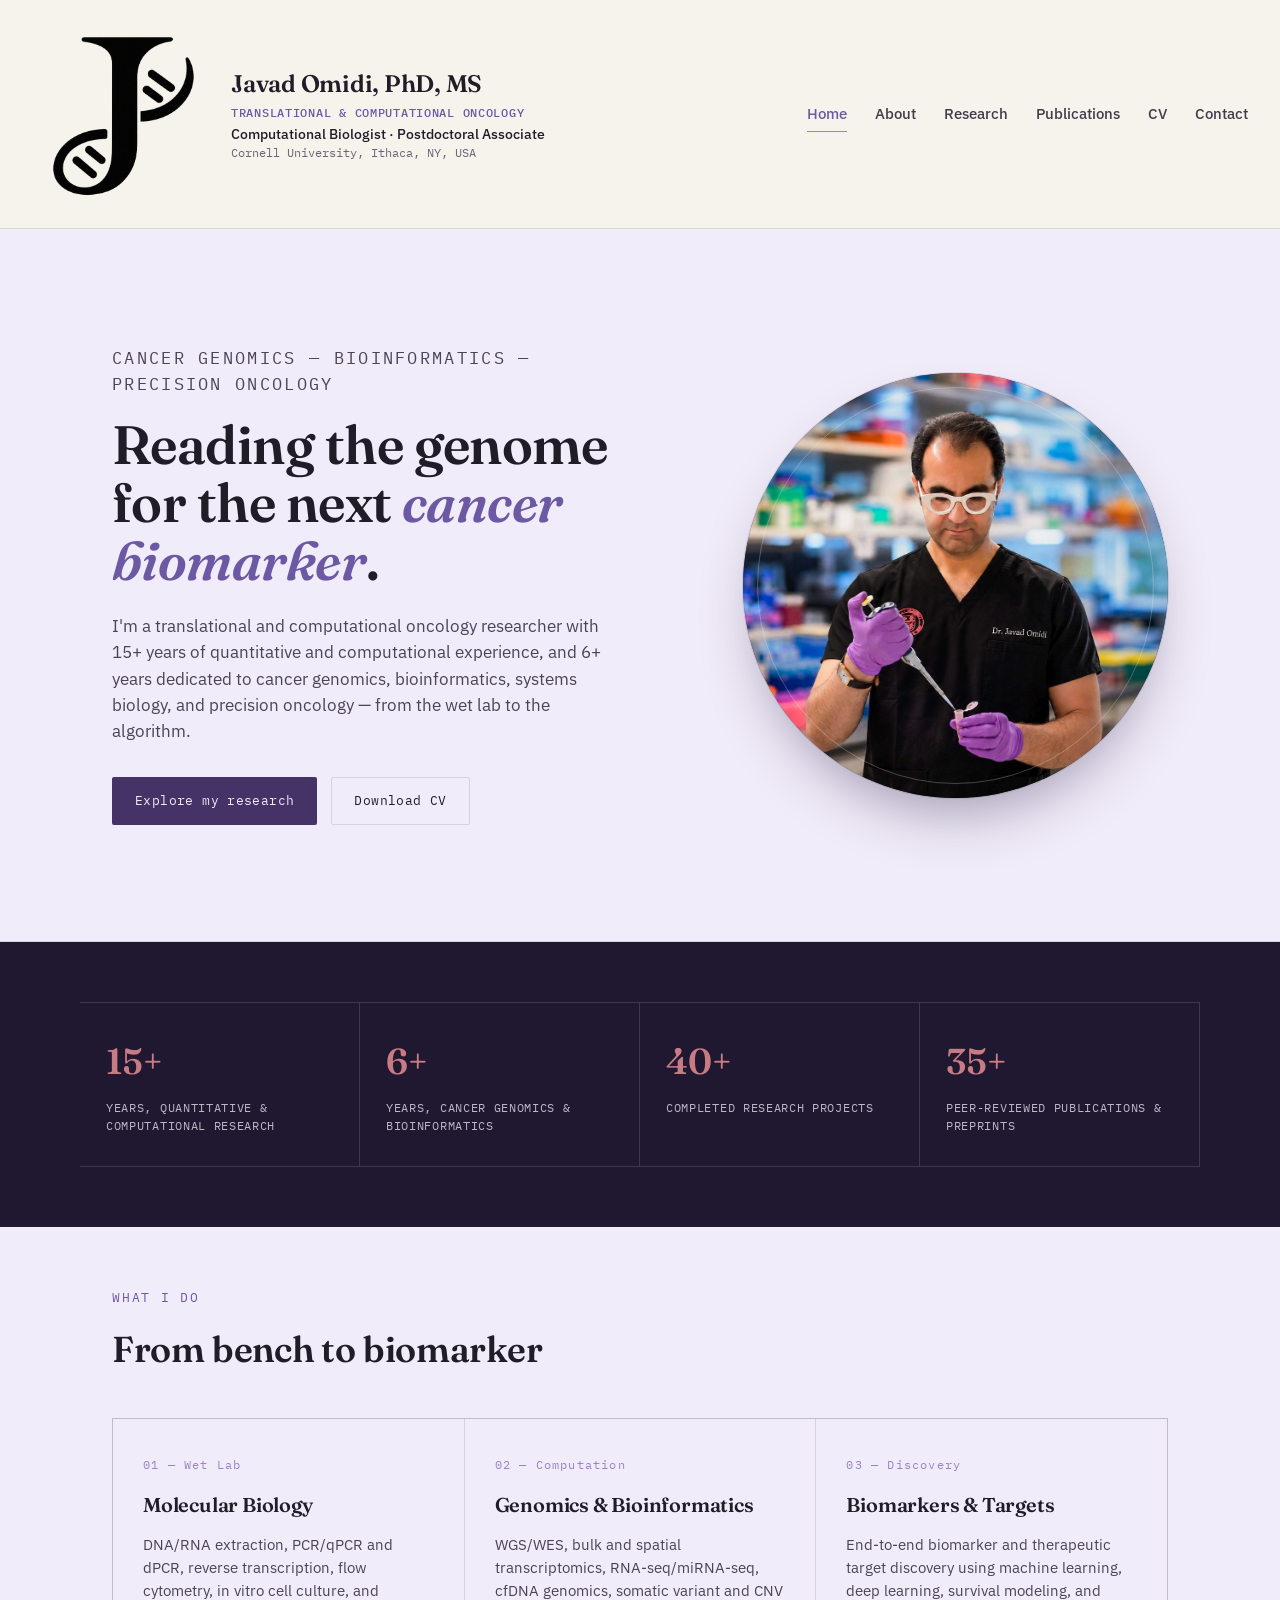
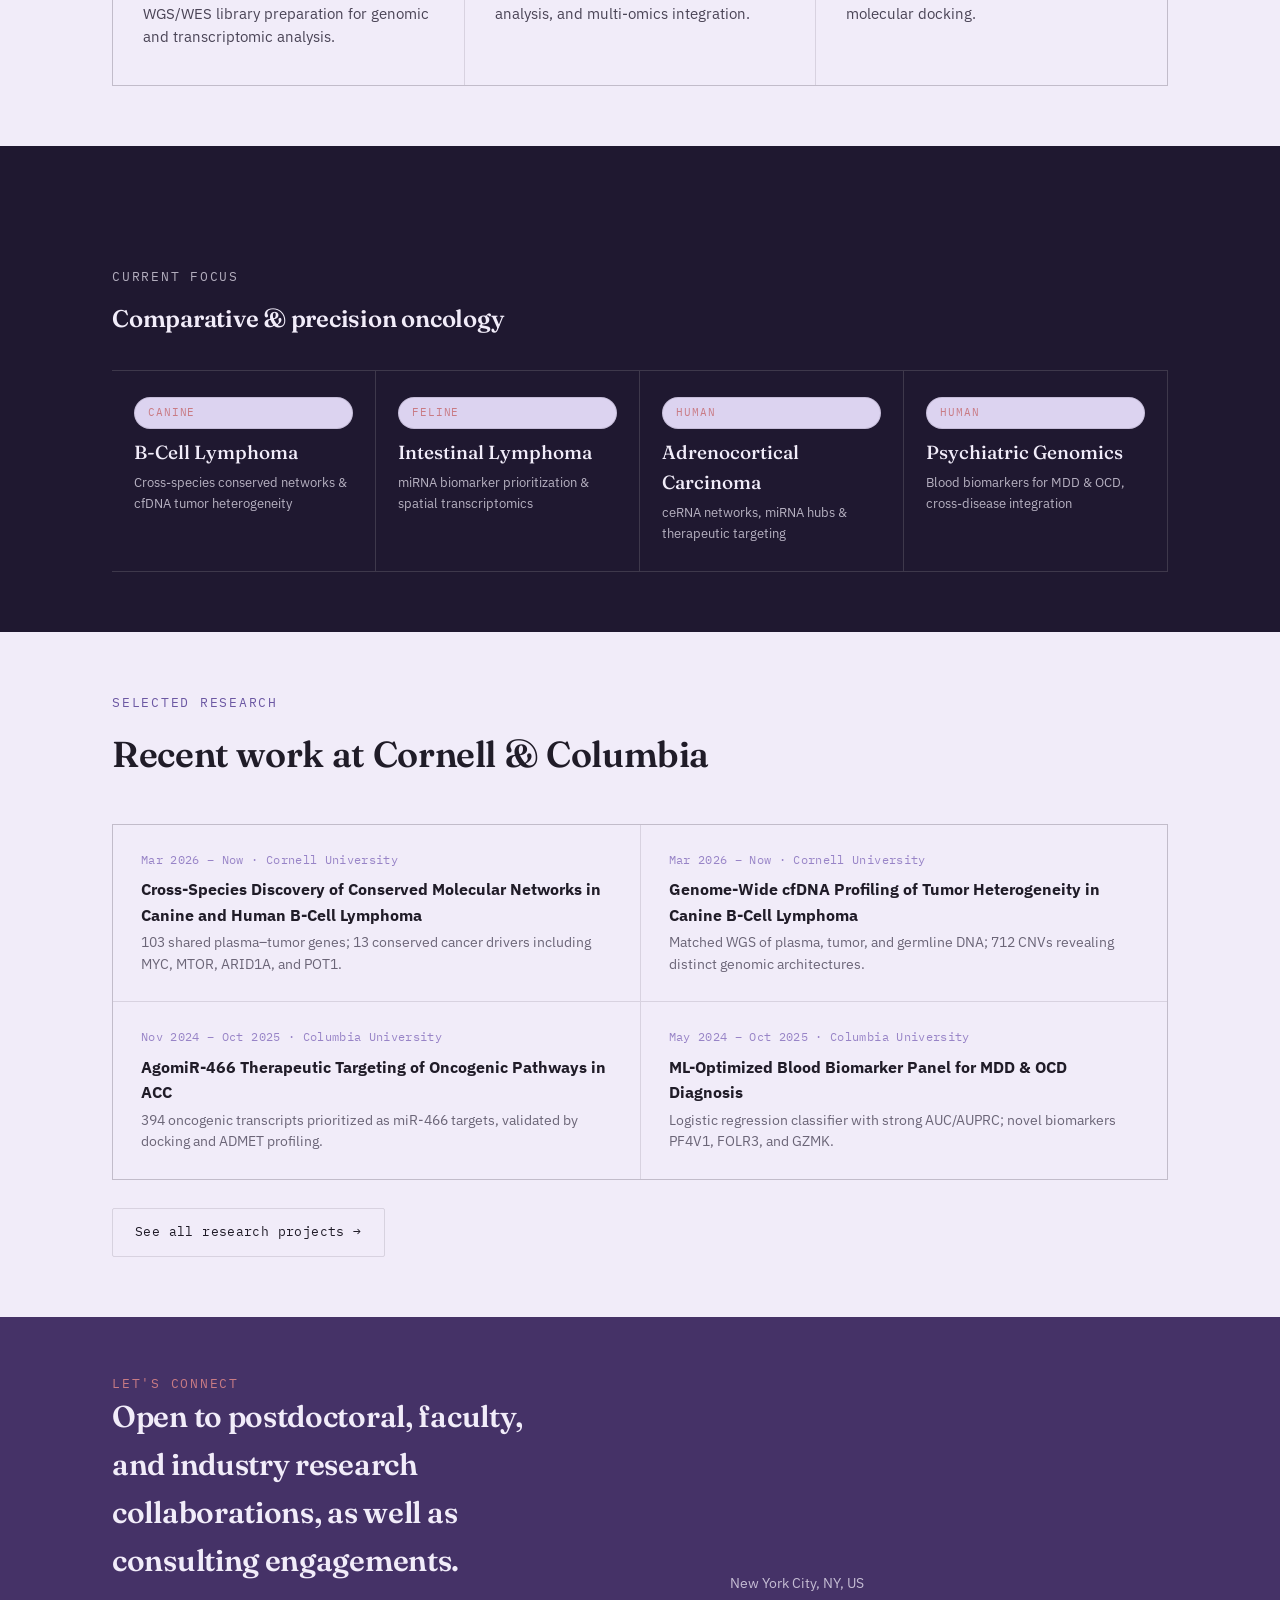
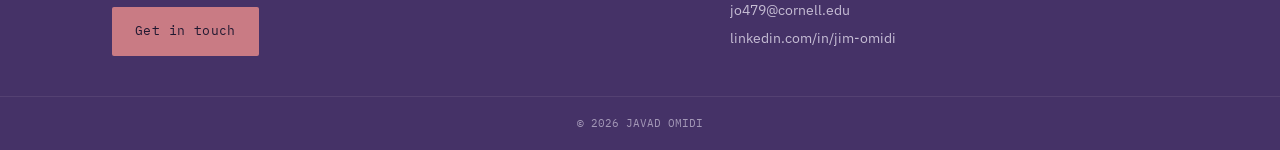
==== commit 73286473: "Add files via upload" ====
--- a/index.html
+++ b/index.html
@@ -5,9 +5,11 @@
 <meta name="viewport" content="width=device-width, initial-scale=1.0">
 <title>Javad Omidi, PhD — Translational &amp; Computational Oncology</title>
 <meta name="description" content="Javad Omidi, PhD — Postdoctoral Associate at Columbia University / Cornell University. Cancer genomics, bioinformatics, biomarker discovery, and comparative oncology.">
-<link rel="icon" type="image/png" href="favicon.png">
-<link rel="icon" href="favicon.ico" sizes="any">
-<link rel="apple-touch-icon" href="apple-touch-icon.png">
+<link rel="icon" type="image/png" sizes="32x32" href="favicon-32.png?v=4">
+<link rel="icon" type="image/png" sizes="192x192" href="favicon-192.png?v=4">
+<link rel="icon" type="image/png" sizes="512x512" href="favicon-512.png?v=4">
+<link rel="icon" href="favicon.ico?v=4" sizes="any">
+<link rel="apple-touch-icon" sizes="180x180" href="apple-touch-icon.png?v=4">
 <link rel="stylesheet" href="css/style.css">
 </head>
 <body>
@@ -46,8 +48,10 @@
         <a class="btn btn-ghost" href="files/Javad_Omidi_CV.pdf" target="_blank" rel="noopener">Download CV</a>
       </div>
     </div>
-    <div class="scope">
-      <img class="scope-photo" src="images/profile/javad.jpg" alt="Javad Omidi">
+    <div class="scope home-slider" aria-label="Laboratory photo slideshow">
+      <img class="scope-photo slide active" src="images/profile/home-1.jpg" alt="Javad Omidi performing pipetting in the laboratory">
+      <img class="scope-photo slide" src="images/profile/home-2.jpg" alt="Javad Omidi in the laboratory">
+      <img class="scope-photo slide" src="images/profile/home-3.jpg" alt="Javad Omidi conducting laboratory work">
       <div class="scope-ring"></div>
     </div>
   </div>
@@ -74,7 +78,7 @@
       <div class="pillar">
         <div class="num">01 — Wet Lab</div>
         <h3>Molecular Biology</h3>
-        <p>DNA/RNA extraction, PCR/qPCR, reverse transcription, flow cytometry, and WGS/WES library preparation for genomic and transcriptomic analysis.</p>
+        <p>DNA/RNA extraction, PCR/qPCR and dPCR, reverse transcription, flow cytometry, in vitro cell culture, and WGS/WES library preparation for genomic and transcriptomic analysis.</p>
       </div>
       <div class="pillar">
         <div class="num">02 — Computation</div>
--- a/css/style.css
+++ b/css/style.css
@@ -104,7 +104,9 @@
   box-shadow:0 0 0 1px var(--line), 0 30px 60px -20px rgba(46,38,73,0.45), inset 0 0 60px rgba(0,0,0,0.35);
   overflow:hidden;
 }
-.scope-photo{position:absolute; inset:0; width:100%; height:100%; object-fit:cover; z-index:1;}
+.scope-photo{position:absolute; inset:0; width:100%; height:100%; object-fit:cover; z-index:1; display:block;}
+.home-slider .slide{opacity:0; visibility:hidden; transition:opacity .9s ease-in-out, visibility .9s ease-in-out;}
+.home-slider .slide.active{opacity:1; visibility:visible;}
 .scope-ring{position:absolute; inset:14px; border-radius:50%; border:1px solid rgba(246,243,236,0.25); z-index:3;}
 .scope-dots{position:absolute; inset:0; z-index:1; opacity:0.5;
   background-image:radial-gradient(rgba(246,243,236,0.5) 1.4px, transparent 1.5px);
@@ -112,7 +114,7 @@
 }
 .scope-init{position:absolute; inset:0; z-index:2; display:flex; align-items:center; justify-content:center;
   font-family:'Fraunces', serif; font-weight:600; font-size:clamp(48px,8vw,84px); color:rgba(246,243,236,0.92); letter-spacing:-0.02em;}
-@media (max-width:820px){ .hero .wrap{grid-template-columns:1fr; padding-top:48px;} .scope{max-width:260px; margin:0 auto;} }
+@media (max-width:820px){ .hero .wrap{grid-template-columns:1fr; padding-top:48px;} .scope{display:block; width:min(78vw,320px); max-width:320px; min-width:220px; margin:8px auto 0;} .home-slider{visibility:visible; opacity:1;} }
 
 section{padding:60px 0;}
 .section-head{max-width:640px; margin-bottom:40px;}
